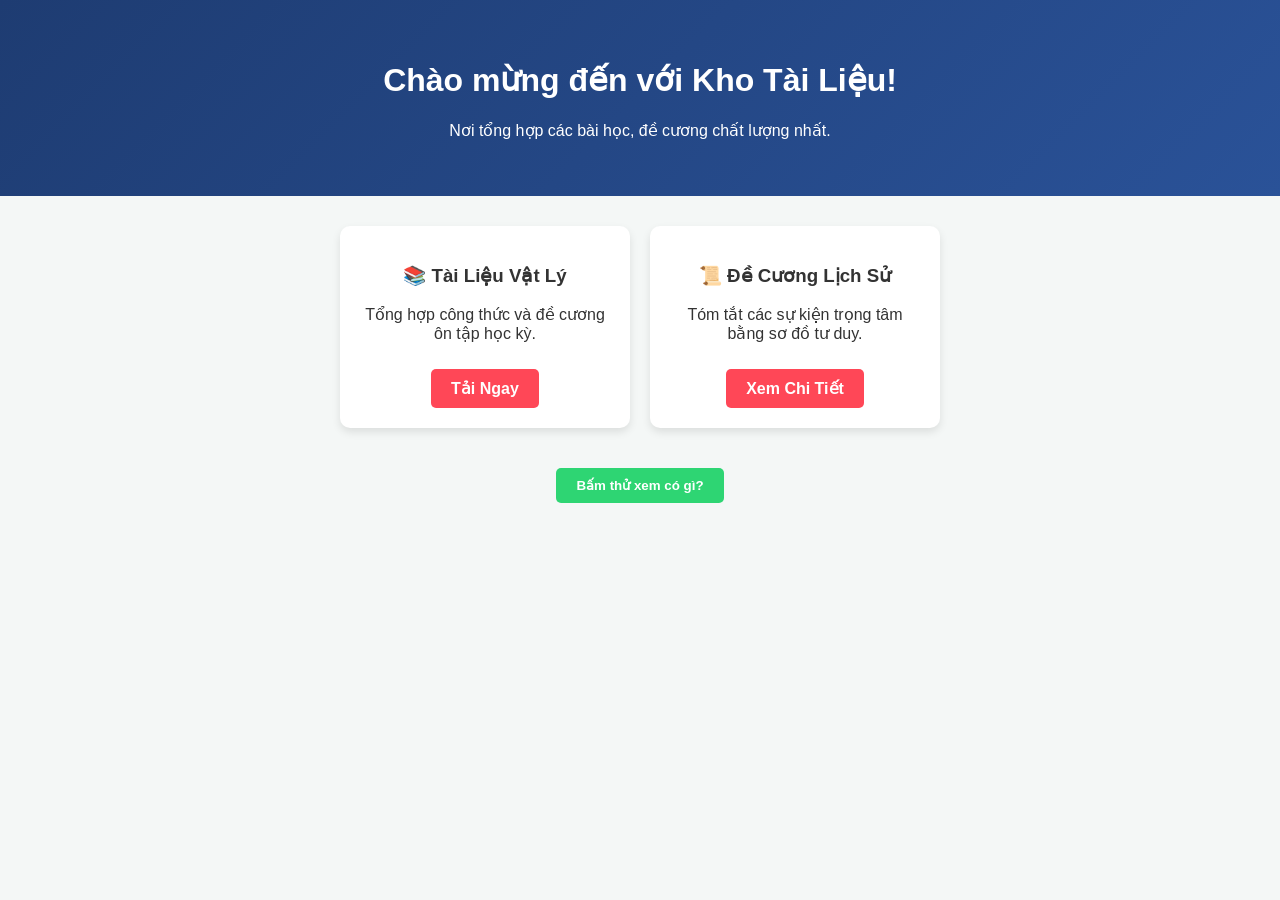
==== index.html @ db362966 "Add files via upload" ====
<!DOCTYPE html>
<html lang="vi">
<head>
    <meta charset="UTF-8">
    <meta name="viewport" content="width=device-width, initial-scale=1.0">
    <title>Kho Tài Liệu Học Tập</title>
    <!-- Liên kết với file CSS để làm đẹp -->
    <link rel="stylesheet" href="style.css">
</head>
<body>

    <!-- Thanh đầu trang -->
    <header>
        <h1>Chào mừng đến với Kho Tài Liệu!</h1>
        <p>Nơi tổng hợp các bài học, đề cương chất lượng nhất.</p>
    </header>

    <!-- Khu vực chứa tài liệu -->
    <main>
        <div class="card-container">
            <!-- Tài liệu mẫu 1 -->
            <div class="card">
                <h3>📚 Tài Liệu Vật Lý</h3>
                <p>Tổng hợp công thức và đề cương ôn tập học kỳ.</p>
                <a href="#" class="btn">Tải Ngay</a>
            </div>

            <!-- Tài liệu mẫu 2 -->
            <div class="card">
                <h3>📜 Đề Cương Lịch Sử</h3>
                <p>Tóm tắt các sự kiện trọng tâm bằng sơ đồ tư duy.</p>
                <a href="#" class="btn">Xem Chi Tiết</a>
            </div>
        </div>

        <!-- Nút tương tác thử nghiệm -->
        <button id="magic-btn">Bấm thử xem có gì?</button>
    </main>

    <!-- Liên kết với file JavaScript để tạo tính năng -->
    <script src="script.js"></script>
</body>
</html>
---- style.css ----
/* Định hình phông chữ và màu nền cho toàn bộ trang */
body {
    font-family: 'Segoe UI', Tahoma, Geneva, Verdana, sans-serif;
    background-color: #f4f7f6;
    margin: 0;
    padding: 0;
    color: #333;
}

/* Thiết kế thanh đầu trang */
header {
    background: linear-gradient(135deg, #1e3c72, #2a5298);
    color: white;
    text-align: center;
    padding: 40px 20px;
}

/* Định dạng khu vực chứa các thẻ tài liệu */
main {
    max-width: 1000px;
    margin: 30px auto;
    padding: 0 20px;
    text-align: center;
}

.card-container {
    display: flex;
    gap: 20px;
    justify-content: center;
    margin-bottom: 30px;
}

/* Thiết kế từng hộp tài liệu (Card) */
.card {
    background: white;
    padding: 20px;
    border-radius: 10px;
    box-shadow: 0 4px 8px rgba(0,0,0,0.1);
    width: 250px;
    transition: transform 0.2s;
}

.card:hover {
    transform: translateY(-5px); /* Hiệu ứng bay lên khi di chuột vào */
}

/* Làm đẹp cho các nút bấm */
.btn, #magic-btn {
    display: inline-block;
    background-color: #ff4757;
    color: white;
    text-decoration: none;
    padding: 10px 20px;
    border-radius: 5px;
    font-weight: bold;
    border: none;
    cursor: pointer;
    margin-top: 10px;
}

#magic-btn {
    background-color: #2ed573;
}
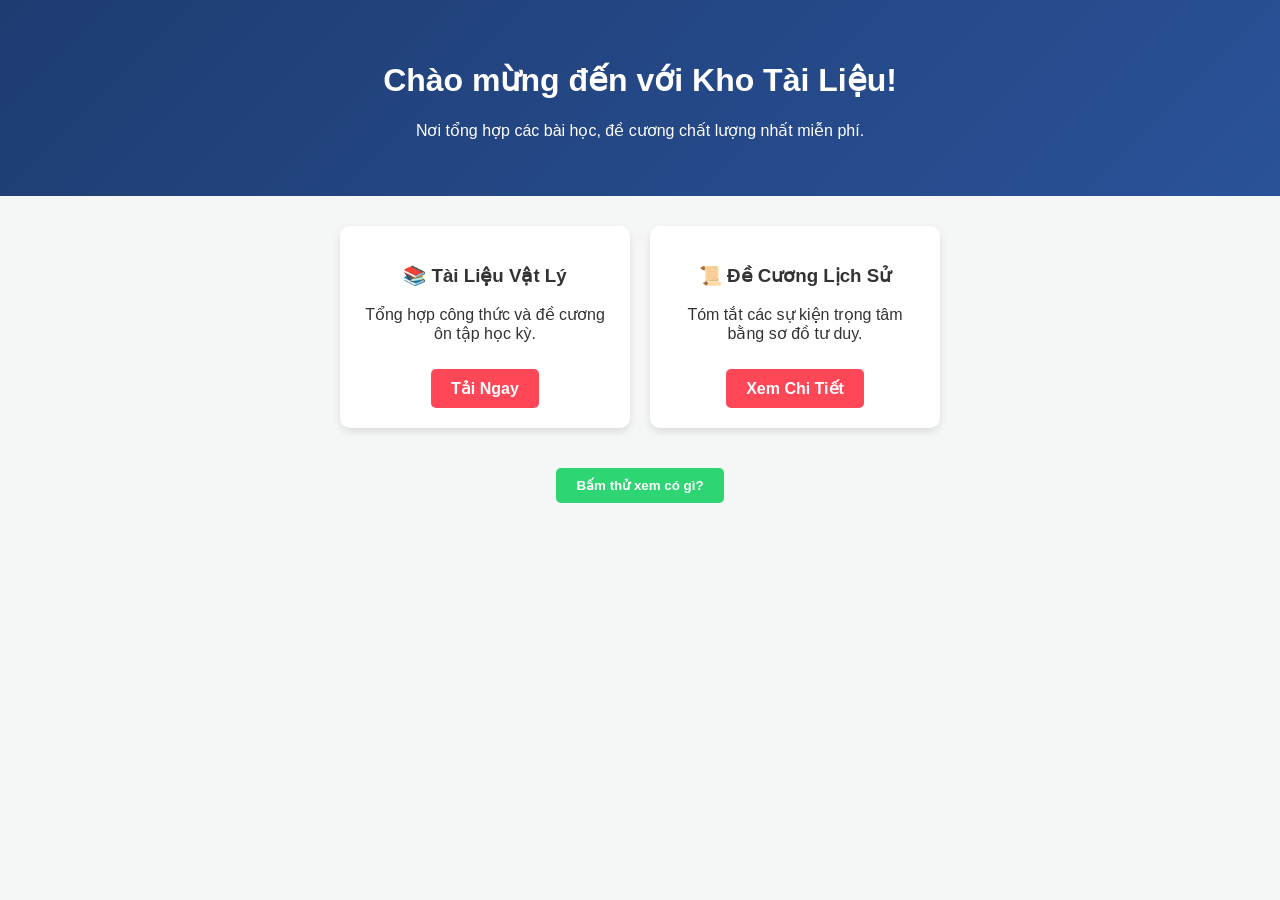
==== commit a74773c3: "Add files via upload" ====
--- a/index.html
+++ b/index.html
@@ -12,7 +12,7 @@
     <!-- Thanh đầu trang -->
     <header>
         <h1>Chào mừng đến với Kho Tài Liệu!</h1>
-        <p>Nơi tổng hợp các bài học, đề cương chất lượng nhất.</p>
+        <p>Nơi tổng hợp các bài học, đề cương chất lượng nhất miễn phí.</p>
     </header>
 
     <!-- Khu vực chứa tài liệu -->
@@ -22,7 +22,7 @@
             <div class="card">
                 <h3>📚 Tài Liệu Vật Lý</h3>
                 <p>Tổng hợp công thức và đề cương ôn tập học kỳ.</p>
-                <a href="#" class="btn">Tải Ngay</a>
+                <a href="https://drive.google.com/file/d/11u2EnDT7NvxLuDA_LYXKji5ePKQO1dre/view?usp=sharing, https://drive.google.com/file/d/1ETzYsiQ8YsgdApebye3_NS0ctTEBpzM9/view?usp=sharing, https://drive.google.com/file/d/1Ix1DtIS1FLnv-p-N7b4Vi7G0Jmx34T7G/view?usp=sharing" class="btn">Tải Ngay</a>
             </div>
 
             <!-- Tài liệu mẫu 2 -->
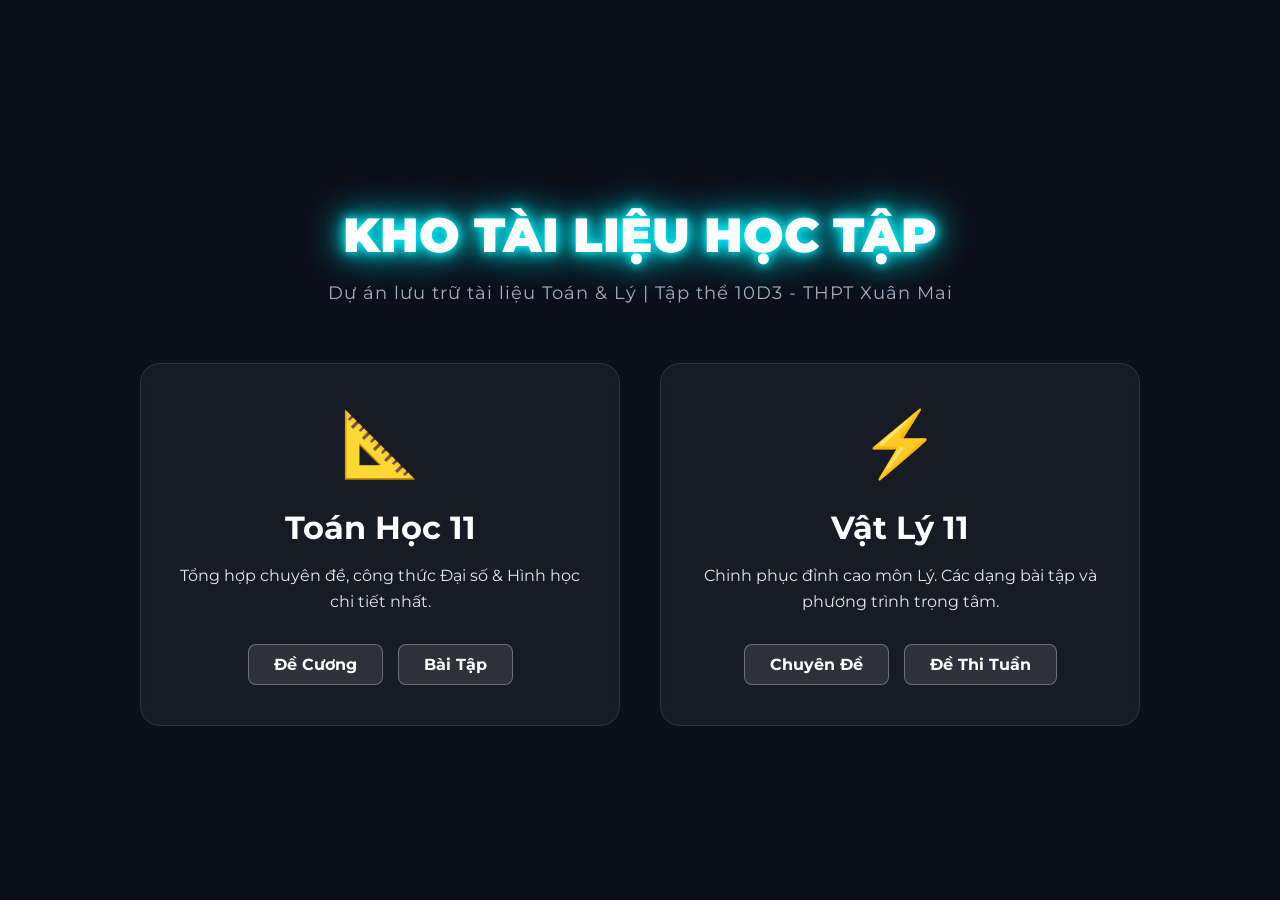
==== commit 7c9a7325: "Add files via upload" ====
--- a/index.html
+++ b/index.html
@@ -3,41 +3,45 @@
 <head>
     <meta charset="UTF-8">
     <meta name="viewport" content="width=device-width, initial-scale=1.0">
-    <title>Kho Tài Liệu Học Tập</title>
-    <!-- Liên kết với file CSS để làm đẹp -->
+    <title>Kho Tài Liệu - THPT Xuân Mai</title>
+    <!-- Liên kết phông chữ hiện đại từ Google -->
+    <link href="https://fonts.googleapis.com/css2?family=Montserrat:wght@400;700;900&display=swap" rel="stylesheet">
     <link rel="stylesheet" href="style.css">
 </head>
 <body>
+    <div class="container">
+        <!-- Tiêu đề trang -->
+        <header>
+            <h1 class="glow-text">KHO TÀI LIỆU HỌC TẬP</h1>
+            <p class="subtitle">Dự án lưu trữ tài liệu Toán & Lý | Tập thể 10D3 - THPT Xuân Mai</p>
+        </header>
 
-    <!-- Thanh đầu trang -->
-    <header>
-        <h1>Chào mừng đến với Kho Tài Liệu!</h1>
-        <p>Nơi tổng hợp các bài học, đề cương chất lượng nhất miễn phí.</p>
-    </header>
-
-    <!-- Khu vực chứa tài liệu -->
-    <main>
-        <div class="card-container">
-            <!-- Tài liệu mẫu 1 -->
-            <div class="card">
-                <h3>📚 Tài Liệu Vật Lý</h3>
-                <p>Tổng hợp công thức và đề cương ôn tập học kỳ.</p>
-                <a href="https://drive.google.com/file/d/11u2EnDT7NvxLuDA_LYXKji5ePKQO1dre/view?usp=sharing, https://drive.google.com/file/d/1ETzYsiQ8YsgdApebye3_NS0ctTEBpzM9/view?usp=sharing, https://drive.google.com/file/d/1Ix1DtIS1FLnv-p-N7b4Vi7G0Jmx34T7G/view?usp=sharing" class="btn">Tải Ngay</a>
+        <!-- Khu vực chứa các thẻ môn học -->
+        <main class="grid-layout">
+            
+            <!-- Thẻ Toán Học -->
+            <div class="subject-card math-card">
+                <div class="card-icon">📐</div>
+                <h2>Toán Học 11</h2>
+                <p>Tổng hợp chuyên đề, công thức Đại số & Hình học chi tiết nhất.</p>
+                <div class="card-links">
+                    <a href="https://drive.google.com/drive/folders/1_RbaIPsPiYU44JpcGq53km35fjM_xerR?usp=sharings" class="btn-neon" target="_blank">Đề Cương</a>
+                    <a href="DÁN_LINK_BÀI_TẬP_TOÁN_VÀO_ĐÂY" class="btn-neon" target="_blank">Bài Tập</a>
+                </div>
             </div>
 
-            <!-- Tài liệu mẫu 2 -->
-            <div class="card">
-                <h3>📜 Đề Cương Lịch Sử</h3>
-                <p>Tóm tắt các sự kiện trọng tâm bằng sơ đồ tư duy.</p>
-                <a href="#" class="btn">Xem Chi Tiết</a>
+            <!-- Thẻ Vật Lý -->
+            <div class="subject-card physics-card">
+                <div class="card-icon">⚡</div>
+                <h2>Vật Lý 11</h2>
+                <p>Chinh phục đỉnh cao môn Lý. Các dạng bài tập và phương trình trọng tâm.</p>
+                <div class="card-links">
+                    <a href="https://drive.google.com/drive/folders/1mb1q_5e5_UsjQHHxNKmQxNtXGjppbrBX?usp=sharing" class="btn-neon" target="_blank">Chuyên Đề</a>
+                    <a href="DÁN_LINK_ĐỀ_THI_LÝ_VÀO_ĐÂY" class="btn-neon" target="_blank">Đề Thi Tuần</a>
+                </div>
             </div>
-        </div>
 
-        <!-- Nút tương tác thử nghiệm -->
-        <button id="magic-btn">Bấm thử xem có gì?</button>
-    </main>
-
-    <!-- Liên kết với file JavaScript để tạo tính năng -->
-    <script src="script.js"></script>
+        </main>
+    </div>
 </body>
 </html>
--- a/style.css
+++ b/style.css
@@ -1,63 +1,119 @@
-/* Định hình phông chữ và màu nền cho toàn bộ trang */
+/* Thiết lập nền tối và phông chữ */
 body {
-    font-family: 'Segoe UI', Tahoma, Geneva, Verdana, sans-serif;
-    background-color: #f4f7f6;
     margin: 0;
     padding: 0;
-    color: #333;
+    font-family: 'Montserrat', sans-serif;
+    background-color: #0b0f19; /* Nền màu xanh đen huyền bí */
+    color: #ffffff; /* Chữ màu trắng sáng để dễ đọc */
+    display: flex;
+    justify-content: center;
+    align-items: center;
+    min-height: 100vh;
 }
 
-/* Thiết kế thanh đầu trang */
-header {
-    background: linear-gradient(135deg, #1e3c72, #2a5298);
-    color: white;
-    text-align: center;
-    padding: 40px 20px;
+.container {
+    width: 100%;
+    max-width: 1000px;
+    padding: 20px;
 }
 
-/* Định dạng khu vực chứa các thẻ tài liệu */
-main {
-    max-width: 1000px;
-    margin: 30px auto;
-    padding: 0 20px;
+header {
     text-align: center;
+    margin-bottom: 60px;
 }
 
-.card-container {
-    display: flex;
-    gap: 20px;
-    justify-content: center;
+/* Hiệu ứng chữ phát sáng (Glow) cho tiêu đề */
+.glow-text {
+    font-size: 3rem;
+    font-weight: 900;
+    color: #fff;
+    text-shadow: 0 0 10px #00f3ff, 0 0 20px #00f3ff, 0 0 40px #00f3ff;
+    margin-bottom: 10px;
+    text-transform: uppercase;
+}
+
+.subtitle {
+    color: #a0aec0;
+    font-size: 1.1rem;
+    letter-spacing: 1px;
+}
+
+.grid-layout {
+    display: grid;
+    grid-template-columns: repeat(auto-fit, minmax(300px, 1fr));
+    gap: 40px;
+}
+
+/* Khung viền kính mờ cho các thẻ tài liệu */
+.subject-card {
+    background: rgba(255, 255, 255, 0.05);
+    border-radius: 20px;
+    padding: 40px 30px;
+    text-align: center;
+    border: 1px solid rgba(255, 255, 255, 0.1);
+    backdrop-filter: blur(10px);
+    transition: all 0.4s ease;
+    position: relative;
+}
+
+/* Hiệu ứng di chuột cho thẻ Toán (phát sáng hồng/đỏ) */
+.math-card:hover {
+    transform: translateY(-10px);
+    box-shadow: 0 10px 30px rgba(255, 0, 128, 0.4);
+    border-color: #ff0080;
+}
+
+/* Hiệu ứng di chuột cho thẻ Lý (phát sáng xanh dương) */
+.physics-card:hover {
+    transform: translateY(-10px);
+    box-shadow: 0 10px 30px rgba(0, 243, 255, 0.4);
+    border-color: #00f3ff;
+}
+
+.card-icon {
+    font-size: 4rem;
+    margin-bottom: 20px;
+}
+
+.subject-card h2 {
+    font-size: 2rem;
+    margin-bottom: 15px;
+}
+
+.subject-card p {
+    color: #e2e8f0; /* Chữ màu xám sáng giúp tăng độ nét */
+    line-height: 1.6;
     margin-bottom: 30px;
 }
 
-/* Thiết kế từng hộp tài liệu (Card) */
-.card {
-    background: white;
-    padding: 20px;
-    border-radius: 10px;
-    box-shadow: 0 4px 8px rgba(0,0,0,0.1);
-    width: 250px;
-    transition: transform 0.2s;
+.card-links {
+    display: flex;
+    justify-content: center;
+    gap: 15px;
 }
 
-.card:hover {
-    transform: translateY(-5px); /* Hiệu ứng bay lên khi di chuột vào */
+/* Nút bấm mặc định */
+.btn-neon {
+    text-decoration: none;
+    color: #fff;
+    font-weight: bold;
+    padding: 10px 25px;
+    border-radius: 8px;
+    background: rgba(255, 255, 255, 0.1);
+    border: 1px solid rgba(255, 255, 255, 0.3);
+    transition: all 0.3s ease;
 }
 
-/* Làm đẹp cho các nút bấm */
-.btn, #magic-btn {
-    display: inline-block;
-    background-color: #ff4757;
-    color: white;
-    text-decoration: none;
-    padding: 10px 20px;
-    border-radius: 5px;
-    font-weight: bold;
-    border: none;
-    cursor: pointer;
-    margin-top: 10px;
+/* Nút bấm thẻ Toán khi di chuột */
+.math-card .btn-neon:hover {
+    background: #ff0080;
+    border-color: #ff0080;
+    box-shadow: 0 0 15px #ff0080;
 }
 
-#magic-btn {
-    background-color: #2ed573;
+/* Nút bấm thẻ Lý khi di chuột */
+.physics-card .btn-neon:hover {
+    background: #00f3ff;
+    border-color: #00f3ff;
+    box-shadow: 0 0 15px #00f3ff;
 }
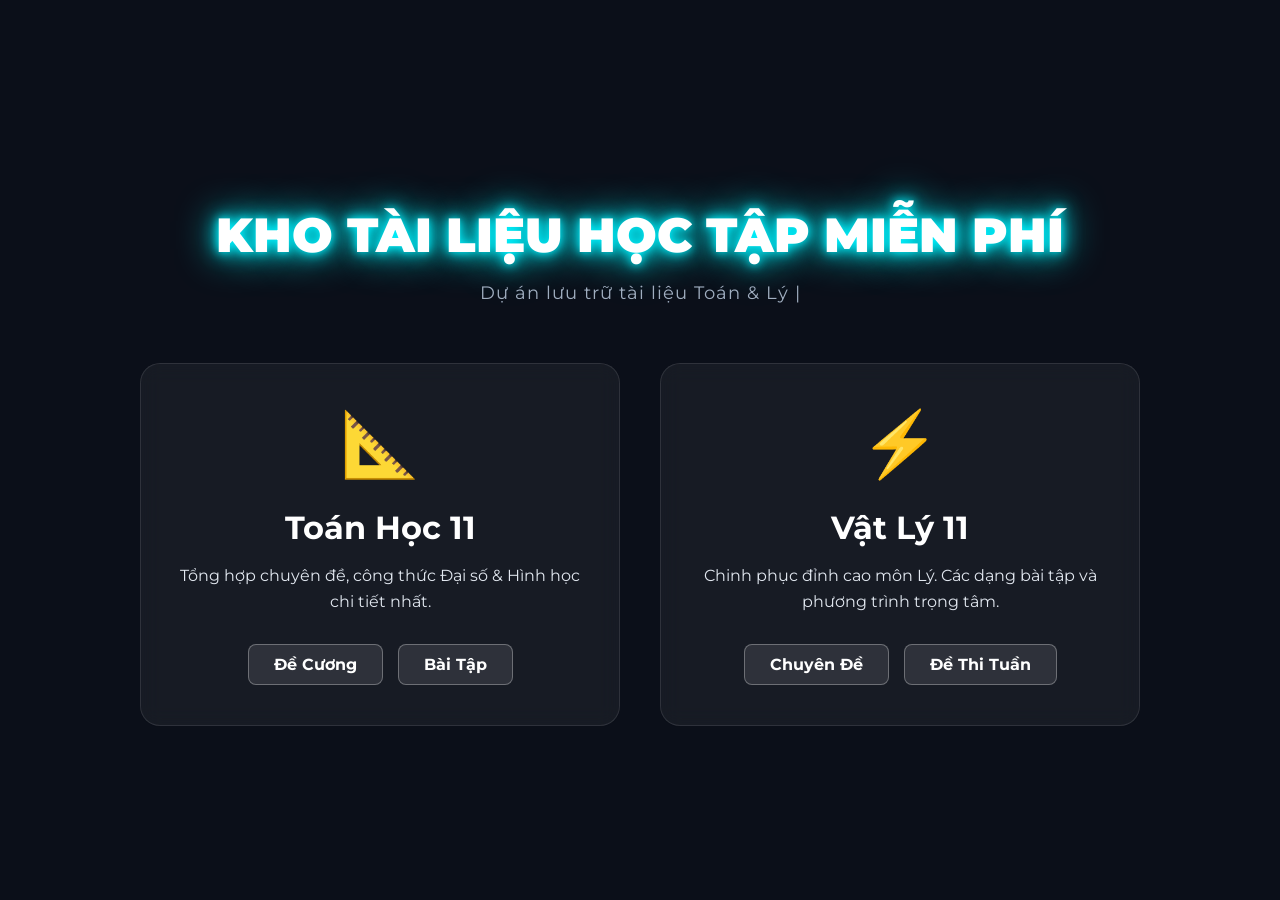
==== commit a8b41f07: "Add files via upload" ====
--- a/index.html
+++ b/index.html
@@ -3,17 +3,17 @@
 <head>
     <meta charset="UTF-8">
     <meta name="viewport" content="width=device-width, initial-scale=1.0">
-    <title>Kho Tài Liệu - THPT Xuân Mai</title>
+    <title>Kho Tài Liệu - chinedu.com</title>
     <!-- Liên kết phông chữ hiện đại từ Google -->
     <link href="https://fonts.googleapis.com/css2?family=Montserrat:wght@400;700;900&display=swap" rel="stylesheet">
     <link rel="stylesheet" href="style.css">
 </head>
 <body>
     <div class="container">
-        <!-- Tiêu đề trang -->
+        <!-- Tiêu đề trng -->
         <header>
-            <h1 class="glow-text">KHO TÀI LIỆU HỌC TẬP</h1>
-            <p class="subtitle">Dự án lưu trữ tài liệu Toán & Lý | Tập thể 10D3 - THPT Xuân Mai</p>
+            <h1 class="glow-text">KHO TÀI LIỆU HỌC TẬP MIỄN PHÍ</h1>
+            <p class="subtitle">Dự án lưu trữ tài liệu Toán & Lý | </p>
         </header>
 
         <!-- Khu vực chứa các thẻ môn học -->
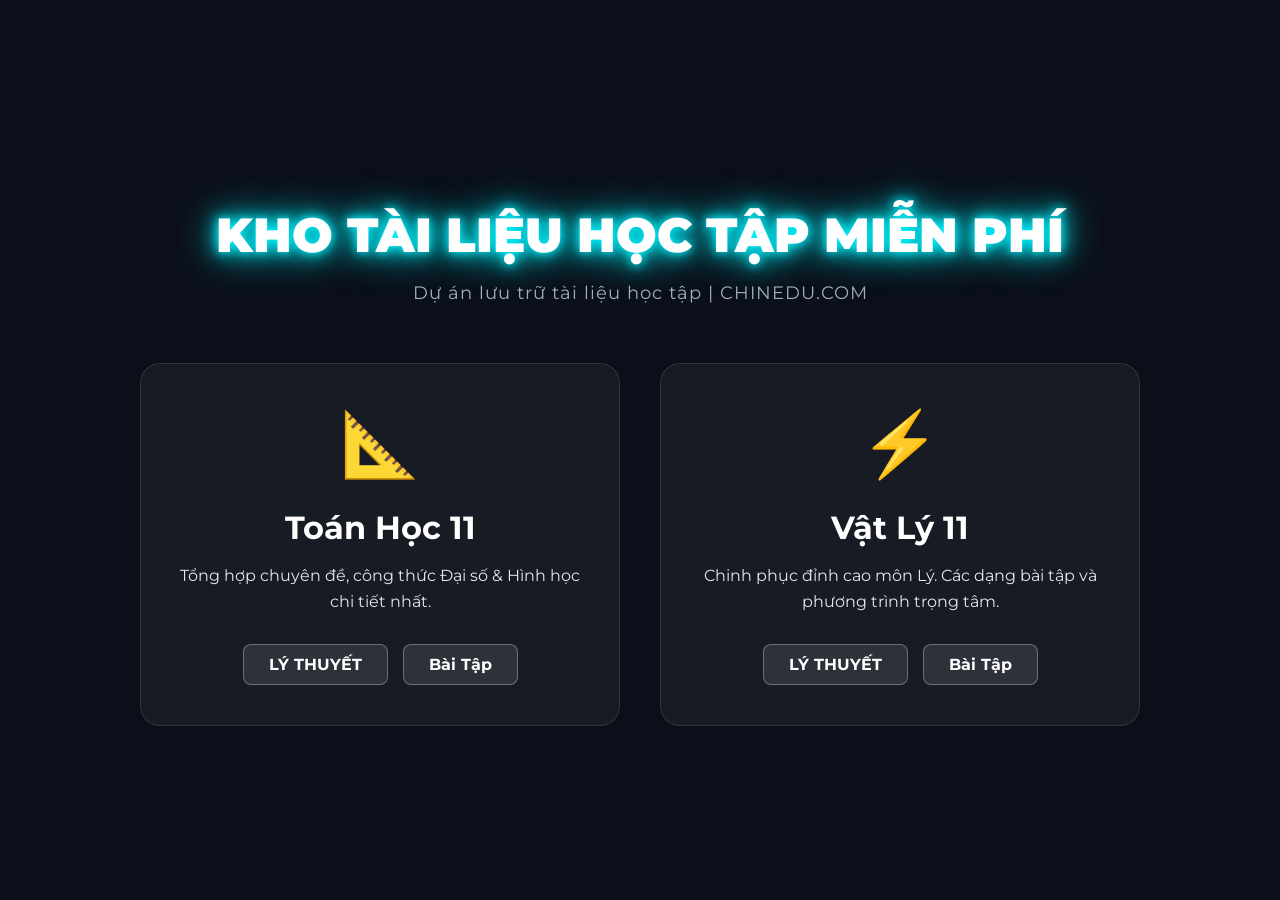
==== commit db317ebd: "Add files via upload" ====
--- a/index.html
+++ b/index.html
@@ -13,7 +13,7 @@
         <!-- Tiêu đề trng -->
         <header>
             <h1 class="glow-text">KHO TÀI LIỆU HỌC TẬP MIỄN PHÍ</h1>
-            <p class="subtitle">Dự án lưu trữ tài liệu Toán & Lý | </p>
+            <p class="subtitle">Dự án lưu trữ tài liệu học tập | CHINEDU.COM </p>
         </header>
 
         <!-- Khu vực chứa các thẻ môn học -->
@@ -25,7 +25,8 @@
                 <h2>Toán Học 11</h2>
                 <p>Tổng hợp chuyên đề, công thức Đại số & Hình học chi tiết nhất.</p>
                 <div class="card-links">
-                    <a href="https://drive.google.com/drive/folders/1_RbaIPsPiYU44JpcGq53km35fjM_xerR?usp=sharings" class="btn-neon" target="_blank">Đề Cương</a>
+                    <a href="https://drive.google.com/drive/folders/1_RbaIPsPiYU44JpcGq53km35fjM_xerR?usp=sharings" class="btn-neon" target="_blank">LÝ THUYẾT</a>
+                    </a>
                     <a href="DÁN_LINK_BÀI_TẬP_TOÁN_VÀO_ĐÂY" class="btn-neon" target="_blank">Bài Tập</a>
                 </div>
             </div>
@@ -36,8 +37,8 @@
                 <h2>Vật Lý 11</h2>
                 <p>Chinh phục đỉnh cao môn Lý. Các dạng bài tập và phương trình trọng tâm.</p>
                 <div class="card-links">
-                    <a href="https://drive.google.com/drive/folders/1mb1q_5e5_UsjQHHxNKmQxNtXGjppbrBX?usp=sharing" class="btn-neon" target="_blank">Chuyên Đề</a>
-                    <a href="DÁN_LINK_ĐỀ_THI_LÝ_VÀO_ĐÂY" class="btn-neon" target="_blank">Đề Thi Tuần</a>
+                    <a href="https://drive.google.com/drive/folders/1mb1q_5e5_UsjQHHxNKmQxNtXGjppbrBX?usp=sharing" class="btn-neon" target="_blank">LÝ THUYẾT</a>
+                    <a href="DÁN_LINK_ĐỀ_THI_LÝ_VÀO_ĐÂY" class="btn-neon" target="_blank">Bài Tập</a>
                 </div>
             </div>
 
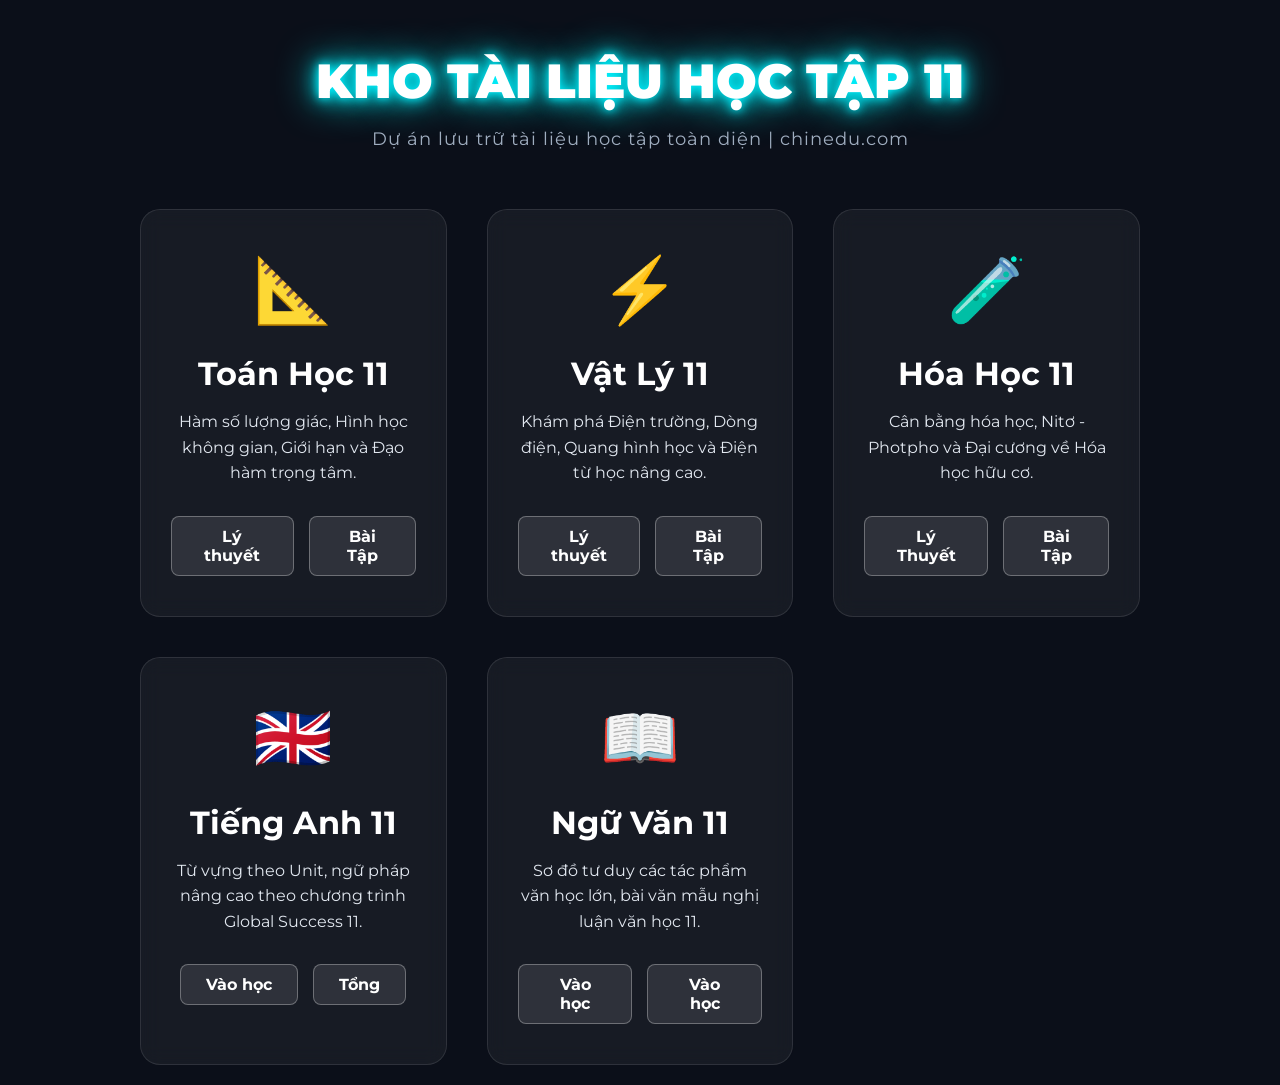
==== commit 5e1f2aae: "Add files via upload" ====
--- a/index.html
+++ b/index.html
@@ -3,43 +3,67 @@
 <head>
     <meta charset="UTF-8">
     <meta name="viewport" content="width=device-width, initial-scale=1.0">
-    <title>Kho Tài Liệu - chinedu.com</title>
-    <!-- Liên kết phông chữ hiện đại từ Google -->
+    <title>Kho Tài Liệu Lớp 11 miễn  - chinedu.com</title>
     <link href="https://fonts.googleapis.com/css2?family=Montserrat:wght@400;700;900&display=swap" rel="stylesheet">
     <link rel="stylesheet" href="style.css">
 </head>
 <body>
     <div class="container">
-        <!-- Tiêu đề trng -->
         <header>
-            <h1 class="glow-text">KHO TÀI LIỆU HỌC TẬP MIỄN PHÍ</h1>
-            <p class="subtitle">Dự án lưu trữ tài liệu học tập | CHINEDU.COM </p>
+            <h1 class="glow-text">KHO TÀI LIỆU HỌC TẬP 11</h1>
+            <p class="subtitle">Dự án lưu trữ tài liệu học tập toàn diện | chinedu.com</p>
         </header>
 
-        <!-- Khu vực chứa các thẻ môn học -->
         <main class="grid-layout">
             
-            <!-- Thẻ Toán Học -->
             <div class="subject-card math-card">
                 <div class="card-icon">📐</div>
                 <h2>Toán Học 11</h2>
-                <p>Tổng hợp chuyên đề, công thức Đại số & Hình học chi tiết nhất.</p>
+                <p>Hàm số lượng giác, Hình học không gian, Giới hạn và Đạo hàm trọng tâm.</p>
                 <div class="card-links">
-                    <a href="https://drive.google.com/drive/folders/1_RbaIPsPiYU44JpcGq53km35fjM_xerR?usp=sharings" class="btn-neon" target="_blank">LÝ THUYẾT</a>
-                    </a>
-                    <a href="DÁN_LINK_BÀI_TẬP_TOÁN_VÀO_ĐÂY" class="btn-neon" target="_blank">Bài Tập</a>
+                    <a href="https://drive.google.com/drive/folders/1_RbaIPsPiYU44JpcGq53km35fjM_xerR?usp=drive_link" class="btn-neon" target="_blank">Lý thuyết</a>
+                    <a href="https://drive.google.com/drive/folders/1m1e038yLNHvdeNCj5zRyddrS1EX4o026?usp=drive_link" class="btn-neon" target="_blank">Bài Tập</a>
                 </div>
             </div>
 
-            <!-- Thẻ Vật Lý -->
             <div class="subject-card physics-card">
                 <div class="card-icon">⚡</div>
                 <h2>Vật Lý 11</h2>
-                <p>Chinh phục đỉnh cao môn Lý. Các dạng bài tập và phương trình trọng tâm.</p>
+                <p>Khám phá Điện trường, Dòng điện, Quang hình học và Điện từ học nâng cao.</p>
                 <div class="card-links">
-                    <a href="https://drive.google.com/drive/folders/1mb1q_5e5_UsjQHHxNKmQxNtXGjppbrBX?usp=sharing" class="btn-neon" target="_blank">LÝ THUYẾT</a>
-                    <a href="DÁN_LINK_ĐỀ_THI_LÝ_VÀO_ĐÂY" class="btn-neon" target="_blank">Bài Tập</a>
+                    <a href="https://drive.google.com/drive/folders/1mb1q_5e5_UsjQHHxNKmQxNtXGjppbrBX?usp=sharing" class="btn-neon" target="_blank">Lý thuyết</a>
+                    <a href="https://drive.google.com/drive/folders/1mb1q_5e5_UsjQHHxNKmQxNtXGjppbrBX?usp=sharing" class="btn-neon" target="_blank">Bài Tập</a>
                 </div>
+            </div>
+
+            <div class="subject-card chemistry-card">
+                <div class="card-icon">🧪</div>
+                <h2>Hóa Học 11</h2>
+                <p>Cân bằng hóa học, Nitơ - Photpho và Đại cương về Hóa học hữu cơ.</p>
+                <div class="card-links">
+                    <a href="https://drive.google.com/file/d/1mdr1L_JtBS0cfe5Tovy12nvqjMMo6Q4N/view?usp=sharing" class="btn-neon" target="_blank">Lý Thuyết</a>
+                    <a href="https://drive.google.com/drive/folders/1wPULa4d9nTt619_9_UjyH-Pgalad9y3O?usp=drive_link" class="btn-neon" target="_blank">Bài Tập</a>
+                </div>
+            </div>
+
+            <div class="subject-card english-card">
+                <div class="card-icon">🇬🇧</div>
+                <h2>Tiếng Anh 11</h2>
+                <p>Từ vựng theo Unit, ngữ pháp nâng cao theo chương trình Global Success 11.</p>
+                <div class="card-links">
+                    <a href="https://drive.google.com/drive/folders/14S9mpYqKzhnY1iikhZzr6AKX-Z2rCMuX?usp=sharing" class="btn-neon" target="_blank">Vào học</a>
+                    <a href="https://docs.google.com/document/d/19ZHUMxZQP-1ltC6OHke-3-Ofd_e-rsb-wyufBDkAZuo/edit?usp=sharing" class="btn-neon" target="_blank">Tổng </a>
+                </div>
+                </div>
+
+            <div class="subject-card literature-card">
+                <div class="card-icon">📖</div>
+                <h2>Ngữ Văn 11</h2>
+                <p>Sơ đồ tư duy các tác phẩm văn học lớn, bài văn mẫu nghị luận văn học 11.</p>
+                <div class="card-links">
+                    <a href="https://drive.google.com/drive/folders/1PiflfP7B11O811lT0G7HysLdOXHQpSXn?usp=sharing" class="btn-neon" target="_blank">Vào học</a>
+                    <a href="https://drive.google.com/drive/folders/1PiflfP7B11O811lT0G7HysLdOXHQpSXn?usp=sharing" class="btn-neon" target="_blank">Vào học</a>
+            </div>
             </div>
 
         </main>
